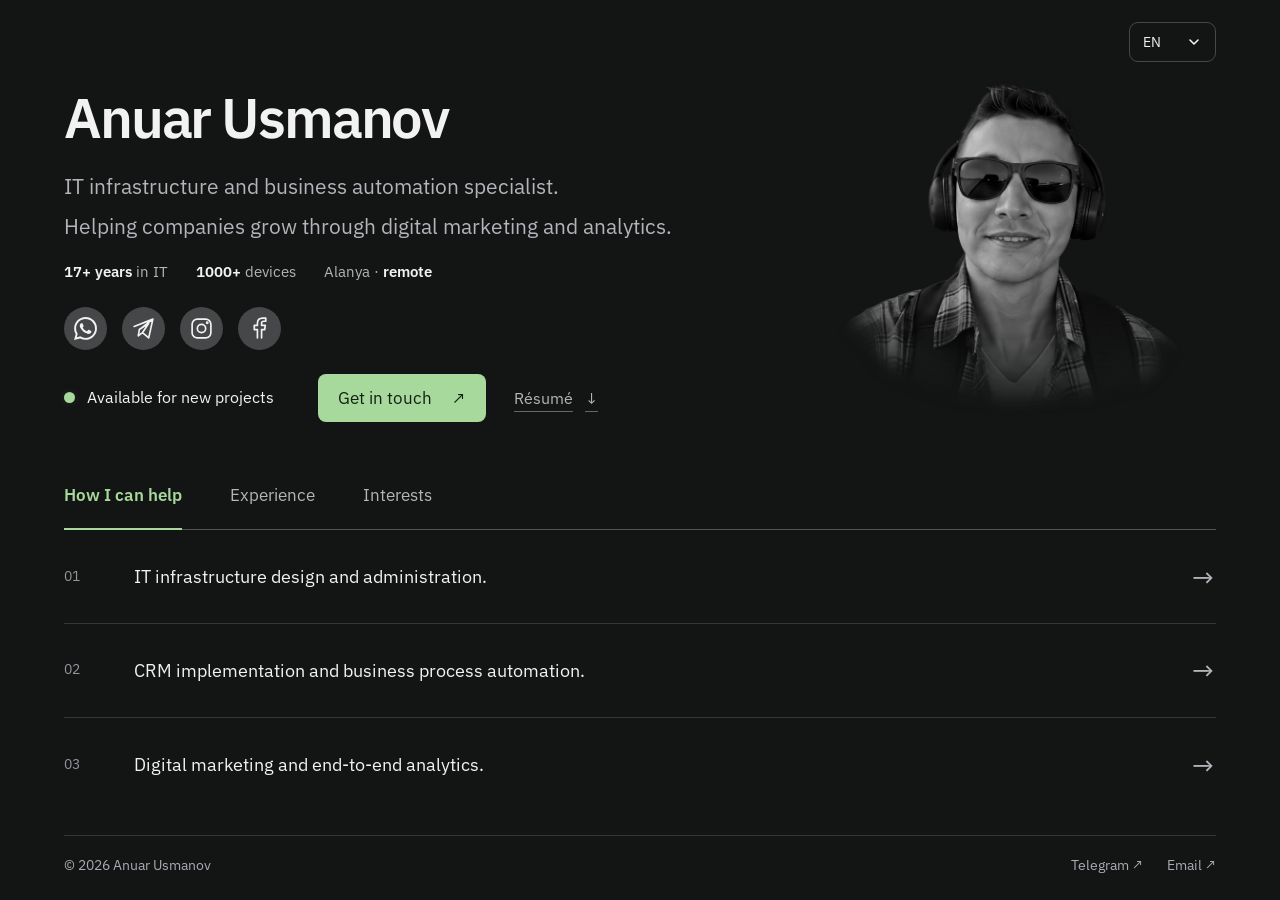
==== en.html @ 4677abe3 "Снять noindex и описать переезд домена в README Домен www.usmanov.biz добавлен в Vercel-проект cv, а" ====
<!doctype html><html lang="en"><head><meta charset="utf-8"><meta name="viewport" content="width=device-width,initial-scale=1,viewport-fit=cover"><title>Anuar Usmanov — IT infrastructure, CRM &amp; digital marketing</title><meta name="description" content="IT infrastructure administration, CRM implementation, business automation, digital marketing and end-to-end analytics. Anuar Usmanov — working in IT since 2006."><meta name="robots" content="index, follow"><meta name="theme-color" content="#131414"><meta name="color-scheme" content="dark"><link rel="canonical" href="https://www.usmanov.biz/en.html"><link rel="alternate" hreflang="ru" href="https://www.usmanov.biz/"><link rel="alternate" hreflang="en" href="https://www.usmanov.biz/en.html"><link rel="alternate" hreflang="tr" href="https://www.usmanov.biz/tr.html"><link rel="alternate" hreflang="x-default" href="https://www.usmanov.biz/"><meta property="og:type" content="profile"><meta property="og:site_name" content="Anuar Usmanov"><meta property="og:title" content="Anuar Usmanov — IT infrastructure, CRM &amp; digital marketing"><meta property="og:description" content="IT infrastructure administration, CRM implementation, business automation, digital marketing and end-to-end analytics. Anuar Usmanov — working in IT since 2006."><meta property="og:url" content="https://www.usmanov.biz/en.html"><meta property="og:locale" content="en_US"><meta name="twitter:card" content="summary"><meta name="twitter:title" content="Anuar Usmanov — IT infrastructure, CRM &amp; digital marketing"><meta name="twitter:description" content="IT infrastructure administration, CRM implementation, business automation, digital marketing and end-to-end analytics. Anuar Usmanov — working in IT since 2006."><link rel="icon" href="/favicon.svg" type="image/svg+xml"><link rel="preload" href="/portrait.webp" as="image"><link rel="preload" href="/fonts/plex-sans-600.woff2" as="font" type="font/woff2" crossorigin><link rel="preload" href="/fonts/plex-sans-400.woff2" as="font" type="font/woff2" crossorigin><link rel="stylesheet" href="/style.css"><script src="/app.js" defer></script><script type="application/ld+json">{"@context": "https://schema.org", "@graph": [{"@type": "Person", "@id": "https://www.usmanov.biz/#person", "name": "Ануар Усманов", "alternateName": "Anuar Usmanov", "url": "https://www.usmanov.biz/", "image": "https://www.usmanov.biz/portrait.webp", "email": "rest.vip7@gmail.com", "sameAs": ["https://wa.me/905541892668", "https://t.me/anuar_usm", "https://www.instagram.com/anuar.usmanov", "https://www.facebook.com/anuar.usmanov.71"], "knowsAbout": ["IT infrastructure", "CRM", "Business automation", "Digital marketing", "Web analytics"]}, {"@type": "WebSite", "@id": "https://www.usmanov.biz/#website", "url": "https://www.usmanov.biz/", "name": "Anuar Usmanov", "inLanguage": ["ru", "en", "tr"]}, {"@type": "ProfilePage", "@id": "https://www.usmanov.biz/en.html#webpage", "url": "https://www.usmanov.biz/en.html", "name": "Anuar Usmanov — IT infrastructure, CRM & digital marketing", "description": "IT infrastructure administration, CRM implementation, business automation, digital marketing and end-to-end analytics. Anuar Usmanov — working in IT since 2006.", "inLanguage": "en", "mainEntity": {"@id": "https://www.usmanov.biz/#person"}, "isPartOf": {"@id": "https://www.usmanov.biz/#website"}}]}</script></head>
<body><a class="skip" href="#content">Skip to content</a><div class="site"><header class="hero"><details class="language"><summary aria-label="Site language">EN<svg viewBox="0 0 16 16" aria-hidden="true"><path d="m4 6 4 4 4-4"/></svg></summary><nav aria-label="Site language"><a href="/" lang="ru" hreflang="ru">Русский</a><a href="/en.html" lang="en" hreflang="en" aria-current="page">English</a><a href="/tr.html" lang="tr" hreflang="tr">Türkçe</a></nav></details><div class="hero-copy"><h1>Anuar Usmanov</h1><div class="intro"><p>IT infrastructure and business automation specialist.</p><p>Helping companies grow through digital marketing and analytics.</p></div><p class="facts"><span><b>17+ years</b> in IT</span><span><b>1000+</b> devices</span><span>Alanya · <b>remote</b></span></p><nav class="socials" aria-label="Social"><a href="https://wa.me/905541892668" target="_blank" rel="noopener noreferrer" aria-label="WhatsApp" title="WhatsApp"><svg viewBox="0 0 24 24" aria-hidden="true"><path d="M17.472 14.382c-.297-.149-1.758-.867-2.03-.967-.273-.099-.471-.148-.67.15-.197.297-.767.966-.94 1.164-.173.199-.347.223-.644.075-.297-.15-1.255-.463-2.39-1.475-.883-.788-1.48-1.761-1.653-2.059-.173-.297-.018-.458.13-.606.134-.133.298-.347.446-.52.149-.174.198-.298.298-.497.099-.198.05-.371-.025-.52-.075-.149-.669-1.612-.916-2.207-.242-.579-.487-.5-.669-.51-.173-.008-.371-.01-.57-.01-.198 0-.52.074-.792.372-.272.297-1.04 1.016-1.04 2.479 0 1.462 1.065 2.875 1.213 3.074.149.198 2.096 3.2 5.077 4.487.709.306 1.262.489 1.694.625.712.227 1.36.195 1.871.118.571-.085 1.758-.719 2.006-1.413.248-.694.248-1.289.173-1.413-.074-.124-.272-.198-.57-.347m-5.421 7.403h-.004a9.87 9.87 0 01-5.031-1.378l-.361-.214-3.741.982.998-3.648-.235-.374a9.86 9.86 0 01-1.51-5.26c.001-5.45 4.436-9.884 9.888-9.884 2.64 0 5.122 1.03 6.988 2.898a9.825 9.825 0 012.893 6.994c-.003 5.45-4.437 9.884-9.885 9.884m8.413-18.297A11.815 11.815 0 0012.05 0C5.495 0 .16 5.335.157 11.892c0 2.096.547 4.142 1.588 5.945L.057 24l6.305-1.654a11.882 11.882 0 005.683 1.448h.005c6.554 0 11.89-5.335 11.893-11.893a11.821 11.821 0 00-3.48-8.413Z"/></svg></a><a href="https://t.me/anuar_usm" target="_blank" rel="noopener noreferrer" aria-label="Telegram" title="Telegram"><svg viewBox="0 0 24 24" aria-hidden="true"><path d="m21 3-4 18-6-5-4 3 1-6L21 3ZM8 13l9-6-6 9M3 10l18-7"/></svg></a><a href="https://www.instagram.com/anuar.usmanov" target="_blank" rel="noopener noreferrer" aria-label="Instagram" title="Instagram"><svg viewBox="0 0 24 24" aria-hidden="true"><rect x="3" y="3" width="18" height="18" rx="5"/><circle cx="12" cy="12" r="4"/><circle cx="17.5" cy="6.5" r=".6"/></svg></a><a href="https://www.facebook.com/anuar.usmanov.71" target="_blank" rel="noopener noreferrer" aria-label="Facebook" title="Facebook"><svg viewBox="0 0 24 24" aria-hidden="true"><path d="M14 21v-8h3l.5-4H14V7c0-1 .5-2 2-2h2V2h-3c-3 0-5 2-5 5v2H7v4h3v8"/></svg></a></nav></div><div class="portrait"><img src="/portrait.webp" alt="Anuar Usmanov" width="1254" height="1254" fetchpriority="high" decoding="async"></div><div class="hero-bottom"><p class="availability"><span aria-hidden="true"></span>Available for new projects</p><div class="actions"><a class="primary" href="https://t.me/anuar_usm" data-dialog="contact">Get in touch <span aria-hidden="true">↗</span></a><a class="resume-link" href="/anuar-usmanov-it.pdf" data-dialog="resume">Résumé <span aria-hidden="true">↓</span></a></div></div></header>
<main id="content" tabindex="-1"><nav class="tabs" aria-label="Experience"><a id="tab-services" class="tab" href="#services" aria-current="true">How I can help</a><a id="tab-experience" class="tab" href="#experience">Experience</a><a id="tab-interests" class="tab" href="#interests">Interests</a></nav><div class="panels"><section id="services" class="panel" aria-labelledby="tab-services"><h2 class="sr-only">How I can help</h2><div class="services"><a class="service-row" href="#experience-0"><span class="number">01</span><span>IT infrastructure design and administration.</span><span class="arrow" aria-hidden="true">→</span></a><a class="service-row" href="#experience-1"><span class="number">02</span><span>CRM implementation and business process automation.</span><span class="arrow" aria-hidden="true">→</span></a><a class="service-row" href="#experience-2"><span class="number">03</span><span>Digital marketing and end-to-end analytics.</span><span class="arrow" aria-hidden="true">→</span></a></div></section><section id="experience" class="panel" aria-labelledby="tab-experience"><h2 class="sr-only">Experience</h2><div class="detail-stack"><article class="detail" id="experience-0" aria-labelledby="heading-experience-0"><span class="detail-index">01 / 03</span><h3 id="heading-experience-0">IT infrastructure</h3><p>Working in IT since 2006. Managed corporate infrastructure with more than 1,000 devices. I configure Windows Server, Active Directory, DNS, DHCP, VPN, backups and security policies.</p><p class="tags">Windows Server · Linux · MikroTik · Microsoft 365</p></article><article class="detail" id="experience-1" aria-labelledby="heading-experience-1"><span class="detail-index">02 / 03</span><h3 id="heading-experience-1">CRM &amp; automation</h3><p>I implement and maintain amoCRM, Bitrix24 and Kommo. I connect internal systems with external services, set up monitoring and user support, and create documentation and team instructions.</p><p class="tags">amoCRM · Bitrix24 · Kommo · Zabbix · Grafana</p></article><article class="detail" id="experience-2" aria-labelledby="heading-experience-2"><span class="detail-index">03 / 03</span><h3 id="heading-experience-2">Marketing &amp; analytics</h3><p>I launch Google Ads, Yandex Direct, VK Ads and Meta Ads campaigns. I configure GA4, Yandex Metrica, GTM and Conversion API, and work on SEO, landing pages, retargeting and A/B tests.</p><p class="tags">Google Ads · Yandex Direct · GA4 · GTM · SEO</p></article></div><div class="pager"><button type="button" data-step="-1" aria-label="Previous">←</button><div class="page-dots"><button type="button" class="page-dot" data-page="0" aria-label="IT infrastructure" aria-pressed="true">01</button><button type="button" class="page-dot" data-page="1" aria-label="CRM &amp; automation" aria-pressed="false">02</button><button type="button" class="page-dot" data-page="2" aria-label="Marketing &amp; analytics" aria-pressed="false">03</button></div><button type="button" data-step="1" aria-label="Next">→</button></div></section><section id="interests" class="panel" aria-labelledby="tab-interests"><h2 class="sr-only">Interests</h2><div class="detail-stack"><article class="detail" id="interests-0" aria-labelledby="heading-interests-0"><span class="detail-index">01 / 03</span><h3 id="heading-interests-0">Web development &amp; AI</h3><p>I build websites and dashboards with AI, using specialized skills, adapting interfaces to different screens and deploying projects on Vercel.</p><p class="tags">Websites · Dashboards · AI · Vercel</p></article><article class="detail" id="interests-1" aria-labelledby="heading-interests-1"><span class="detail-index">02 / 03</span><h3 id="heading-interests-1">Beyond the screen</h3><p>I enjoy mountain hiking, table tennis and beach volleyball. I hold a competitive rank in table tennis.</p><p class="tags">Mountains · Table tennis · Volleyball</p></article><article class="detail" id="interests-2" aria-labelledby="heading-interests-2"><span class="detail-index">03 / 03</span><h3 id="heading-interests-2">Education &amp; languages</h3><p>L. N. Gumilyov Eurasian National University, mathematical computer modelling, 2009. Kazakh — native, Russian — C2, Turkish — B2, English — B1.</p><p class="tags">Windows Server · Web development · Vue.js</p></article></div><div class="pager"><button type="button" data-step="-1" aria-label="Previous">←</button><div class="page-dots"><button type="button" class="page-dot" data-page="0" aria-label="Web development &amp; AI" aria-pressed="true">01</button><button type="button" class="page-dot" data-page="1" aria-label="Beyond the screen" aria-pressed="false">02</button><button type="button" class="page-dot" data-page="2" aria-label="Education &amp; languages" aria-pressed="false">03</button></div><button type="button" data-step="1" aria-label="Next">→</button></div></section></div></main><footer><span>© 2026 Anuar Usmanov</span><div><a href="https://t.me/anuar_usm" target="_blank" rel="noopener noreferrer">Telegram ↗</a><a href="mailto:rest.vip7@gmail.com">Email ↗</a></div></footer></div>
<dialog id="contact" aria-labelledby="contact-title"><button class="close" aria-label="Close">×</button><h2 id="contact-title">Let’s discuss your project</h2><p>Tell me about your project, goals and timeline — we can explore how I can help.</p><a class="dialog-link" href="https://t.me/anuar_usm" target="_blank" rel="noopener noreferrer"><span>Telegram<small>@anuar_usm</small></span>↗</a><a class="dialog-link" href="https://wa.me/905541892668" target="_blank" rel="noopener noreferrer"><span>WhatsApp<small>+90 554 189 26 68</small></span>↗</a><a class="dialog-link" href="mailto:rest.vip7@gmail.com"><span>Email<small>rest.vip7@gmail.com</small></span>↗</a></dialog><dialog id="resume" aria-labelledby="resume-title"><button class="close" aria-label="Close">×</button><h2 id="resume-title">Experience in detail</h2><p>Choose a field. Both résumés are in Russian.</p><a class="dialog-link" href="/anuar-usmanov-it.pdf" download><span>System administrator<small>February 2025 · PDF</small></span>↓</a><a class="dialog-link" href="/anuar-usmanov-digital.pdf" download><span>Traffic manager<small>March 2025 · PDF</small></span>↓</a></dialog></body></html>
---- style.css ----
@font-face{font-family:"IBM Plex Sans";font-style:normal;font-weight:400;font-display:swap;src:url("/fonts/plex-sans-400.woff2") format("woff2")}
@font-face{font-family:"IBM Plex Sans";font-style:normal;font-weight:600;font-display:swap;src:url("/fonts/plex-sans-600.woff2") format("woff2")}
:root{color-scheme:dark;--bg:#131414;--text:#f1f2f1;--muted:#b2b5b9;--accent:#a6d99b;--line:#343638;font-family:"IBM Plex Sans",system-ui,-apple-system,"Segoe UI",sans-serif;background:var(--bg);color:var(--text);font-synthesis:none}*{box-sizing:border-box}body{margin:0}a{color:inherit;text-decoration:none}button,summary,a{-webkit-tap-highlight-color:transparent;touch-action:manipulation}button{font:inherit;color:inherit;cursor:pointer;background:none;border:0}button:focus-visible,a:focus-visible,summary:focus-visible{outline:2px solid var(--accent);outline-offset:5px}svg{width:24px;height:24px;fill:none;stroke:currentColor;stroke-width:1.6;stroke-linecap:round;stroke-linejoin:round}p,h1,h2,h3{margin:0}button:disabled{opacity:.35;cursor:default}.sr-only{position:absolute;width:1px;height:1px;padding:0;margin:-1px;overflow:hidden;clip:rect(0,0,0,0);white-space:nowrap;border:0}.skip{position:fixed;top:12px;left:12px;z-index:20;background:var(--accent);color:#131414;padding:12px;transform:translateY(-180%)}.skip:focus{transform:none}.site{width:min(100%,1440px);margin:auto;padding:42px 64px 24px}.hero{position:relative;min-height:405px;padding:28px 0 35px}.hero-copy{position:relative;z-index:1;width:66%}h1{font-size:clamp(2.5rem,4.4vw,4rem);line-height:1.07;letter-spacing:-.038em;font-weight:600}.intro{max-width:690px;margin-top:24px;color:var(--muted);font-size:clamp(1rem,1.65vw,1.45rem);line-height:1.42}.intro p+p{margin-top:10px}.socials{display:flex;gap:15px;margin-top:26px}.socials a{width:43px;height:43px;display:grid;place-items:center;border-radius:50%;background:#454749;color:#f2f3f1;transition:background .18s,transform .18s}.socials svg{width:25px;height:25px}.socials a:hover{background:#616663;transform:translateY(-2px)}.language{position:absolute;right:0;top:-20px;z-index:5;font-size:14px}.language summary{list-style:none;display:flex;align-items:center;justify-content:space-between;gap:25px;padding:10px 13px;border:1px solid #454749;border-radius:9px;cursor:pointer;min-height:40px}.language summary::-webkit-details-marker{display:none}.language svg{width:16px;height:16px}.language nav{position:absolute;top:calc(100% + 8px);right:0;padding:6px;width:132px;background:#222424;border:1px solid var(--line);border-radius:10px;box-shadow:0 12px 35px #0008}.language nav a{display:block;padding:11px;border-radius:5px}.language nav a:hover,.language nav a[aria-current]{color:var(--accent);background:#303530}.portrait{position:absolute;right:1%;top:8px;width:33%;max-width:400px;pointer-events:none;isolation:isolate}.portrait img{display:block;width:100%;height:auto;filter:brightness(.86);mask-image:linear-gradient(to bottom,#000 0%,#000 55%,#000b 70%,transparent 97%);-webkit-mask-image:linear-gradient(to bottom,#000 0%,#000 55%,#000b 70%,transparent 97%)}.hero-bottom{position:relative;z-index:2;display:flex;align-items:center;gap:44px;margin-top:22px}.availability{display:flex;align-items:center;gap:12px;font-size:16px;line-height:1.4}.availability>span{width:11px;height:11px;flex:none;border-radius:50%;background:var(--accent);box-shadow:0 0 10px #a6d99b20}.actions{display:flex;align-items:center;gap:28px}.primary{display:inline-flex;gap:20px;align-items:center;justify-content:center;border-radius:8px;padding:13px 20px;min-height:46px;font-size:17px;background:var(--accent);color:#142014;transition:background .18s}.primary:hover{background:#b9e9ae}.resume-link{display:flex;gap:12px;align-items:center;color:var(--muted);font-size:16px;padding:12px 0;text-decoration:underline;text-decoration-color:#666;text-underline-offset:7px}.resume-link:hover{color:var(--text)}main{min-width:0;outline:none}.tabs{display:flex;gap:48px;border-bottom:1px solid #515457}.tab{font-size:17px;line-height:1.3;padding:0 0 22px;color:var(--muted);border-bottom:2px solid transparent;margin-bottom:-1px;min-height:44px;display:flex;align-items:center}.tab:hover{color:var(--text)}.tab[aria-current]{color:var(--accent);border-bottom-color:var(--accent);font-weight:600}.panel{padding:0}.service-row{min-height:78px;padding:20px 0;display:grid;grid-template-columns:50px 1fr 24px;gap:20px;align-items:center;border-bottom:1px solid var(--line);font-size:18px;line-height:1.4;transition:color .18s,background .18s}.service-row:hover{color:var(--accent);background:#ffffff02}.number{font-size:14px;color:#92979c}.arrow{color:var(--muted);font-size:27px;font-weight:400;transition:transform .18s}.service-row:hover .arrow{transform:translateX(4px);color:var(--accent)}.detail-stack{position:relative}.detail{padding:24px 0 15px}.detail-index{color:var(--accent);font-size:13px;letter-spacing:.08em}.detail h3{font-size:23px;font-weight:600;letter-spacing:-.02em;margin:8px 0 12px}.detail p{max-width:960px;font-size:17px;color:#c5c8ca;line-height:1.5}.detail .tags{font-size:14px;color:#9da7a0;margin-top:14px}.pager{display:none;align-items:center;justify-content:flex-end;gap:20px;border-top:1px solid var(--line);padding-top:6px}.pager button{min-width:42px;min-height:38px;color:var(--muted);font-size:20px;border-radius:5px}.page-dots{display:flex;gap:4px}.page-dots button{font-size:13px}.page-dot[aria-pressed=true]{color:var(--accent);background:#a6d99b0d}.pager button:hover{color:var(--accent)}footer{display:flex;justify-content:space-between;align-items:center;gap:20px;border-top:1px solid var(--line);padding-top:20px;margin-top:30px;color:#a7acb2;font-size:14px;line-height:1.4}footer>div{display:flex;gap:24px}footer a:hover{color:var(--accent)}dialog{color:var(--text);background:#1c1e1e;border:1px solid #414541;border-radius:15px;padding:42px 30px 26px;width:min(490px,calc(100% - 32px));max-height:calc(100dvh - 32px);box-shadow:0 20px 120px #0009}dialog::backdrop{background:#080a09bf;backdrop-filter:blur(8px)}dialog h2{font-size:27px;letter-spacing:-.025em;line-height:1.2;margin-bottom:15px}dialog>p{color:var(--muted);font-size:16px;line-height:1.5;margin-bottom:20px}.close{position:absolute;right:8px;top:5px;width:44px;height:44px;font-size:28px;color:var(--muted)}.dialog-link{display:flex;align-items:center;justify-content:space-between;gap:12px;padding:18px 0;border-top:1px solid var(--line);font-size:18px}.dialog-link:hover{color:var(--accent)}.dialog-link small{display:block;color:var(--muted);font-size:14px;margin-top:6px}.not-found{max-width:800px;margin:15vh auto;padding:32px}.not-found h1{margin:25px 0}
.js .site{height:100svh;min-height:660px;display:grid;grid-template-rows:minmax(330px,1.35fr) minmax(280px,1fr) auto}.js .hero{min-height:0;display:flex;flex-direction:column;justify-content:center;padding-top:18px}.js .hero-bottom{margin-top:24px}.js main{display:flex;flex-direction:column;min-height:0}.js .panels{flex:1;min-height:0;position:relative}.js .panel{height:100%;display:flex;flex-direction:column;justify-content:space-between}.js .panel[hidden],.js .detail[hidden]{display:none}.js .services{height:100%;display:grid;grid-template-rows:repeat(3,1fr)}.js .service-row{min-height:0}.js .pager{display:flex}.js .detail-stack{flex:1;min-height:0}.js footer{margin-top:24px}.js .service-row:last-child{border-bottom:0}
@media(min-width:1600px){.site{max-width:1540px;padding-top:6vh;padding-bottom:4vh}.hero-copy{width:65%}.intro{font-size:24px}.portrait{max-width:440px}.tab{font-size:20px}.service-row{font-size:22px}.detail p{font-size:20px;max-width:1050px}.detail h3{font-size:28px}.availability{font-size:18px}}
@media(max-height:780px) and (min-width:761px){.site{padding-top:28px;padding-bottom:18px}.js .site{min-height:600px;grid-template-rows:minmax(285px,1.35fr) minmax(245px,1fr) auto}.hero{padding-top:10px}.language{top:-7px}h1{font-size:clamp(2.4rem,4vw,3.6rem)}.intro{margin-top:18px;font-size:19px}.socials{margin-top:18px}.portrait{max-width:315px;top:15px}.js .hero-bottom{margin-top:17px}.tab{padding-bottom:17px}.detail{padding-top:15px}.detail h3{font-size:21px;margin-bottom:8px}.detail p{font-size:16px;line-height:1.45}.detail .tags{margin-top:9px}.js footer{margin-top:16px;padding-top:16px}}
@media(max-width:1050px){.site{padding-left:36px;padding-right:36px}.hero-copy{width:70%}.portrait{right:-8px;width:32%;top:45px}.hero-bottom{gap:24px}.tabs{gap:32px}.intro{max-width:540px}.availability{font-size:14px}.actions{gap:20px}.service-row{font-size:17px;grid-template-columns:35px 1fr 24px;gap:14px}}
@media(max-width:760px){.site{padding:24px 24px 18px}.js .site{min-height:640px;grid-template-rows:minmax(300px,1.15fr) minmax(260px,1fr) auto}.hero{padding:40px 0 22px;min-height:330px}.js .hero{padding-top:28px;padding-bottom:26px;justify-content:center}.language{top:-10px}.language summary{min-height:34px;padding:6px 10px;font-size:12px;gap:13px}.hero-copy{width:100%}h1{font-size:clamp(1.9rem,5.6vw,2.8rem);max-width:95%;letter-spacing:-.035em}.intro{font-size:16px;line-height:1.4;max-width:70%;margin-top:17px}.intro p+p{margin-top:9px}.portrait{width:31%;top:86px;right:-10px}.socials{margin-top:18px;gap:12px}.socials a{width:36px;height:36px}.socials svg{width:22px;height:22px}.hero-bottom{display:flex;flex-wrap:wrap;gap:16px}.js .hero-bottom{margin-top:17px}.availability{font-size:14px;gap:9px}.availability>span{width:8px;height:8px}.actions{gap:24px}.primary{font-size:15px;padding:10px 16px;min-height:42px;gap:16px}.resume-link{font-size:14px;padding:10px 0}.tabs{gap:0;justify-content:space-between}.tab{font-size:14px;padding:0 4px 15px;max-width:42%;line-height:1.35}.tab:first-child{padding-left:0;max-width:40%}.service-row{font-size:16px;line-height:1.4;grid-template-columns:23px 1fr 20px;gap:12px;padding:14px 0;min-height:74px}.number{font-size:12px}.arrow{font-size:23px}.detail{padding:18px 0 10px}.detail h3{font-size:21px;margin:6px 0 10px}.detail p{font-size:16px;line-height:1.45}.detail .tags{font-size:12px;line-height:1.4;margin-top:12px}.detail-index{font-size:12px}.pager{padding-top:3px;gap:16px}.pager button{min-height:34px}.js footer{margin-top:16px;padding-top:15px}footer{font-size:12px;gap:10px}footer>div{gap:15px}.js:has(.panel:not(#services):not([hidden])) .site{grid-template-rows:minmax(260px,.95fr) minmax(310px,1.2fr) auto}.js:has(.panel:not(#services):not([hidden])) .intro{font-size:15px}.js:has(.panel:not(#services):not([hidden])) .socials{margin-top:12px}}
@media(max-width:380px){.site{padding-left:18px;padding-right:18px}.js .site{min-height:620px}h1{font-size:28px}.intro{font-size:15px;max-width:73%}.portrait{width:30%;right:-9px}.hero-bottom{gap:12px}.tab{font-size:13px}.service-row{font-size:15px;gap:9px}.detail p{font-size:15px}.detail h3{font-size:20px}.detail .tags{margin-top:8px}.js:has(.panel:not(#services):not([hidden])) .site{grid-template-rows:265px minmax(295px,1fr) auto}.js:has(.panel:not(#services):not([hidden])) .hero{padding-top:20px;padding-bottom:12px}.js:has(.panel:not(#services):not([hidden])) .intro{font-size:14px}.js:has(.panel:not(#services):not([hidden])) .hero-bottom{margin-top:12px}.js:has(.panel:not(#services):not([hidden])) .socials{margin-top:10px}.js footer{margin-top:10px;padding-top:12px}footer{font-size:11px}footer>div{gap:12px}}
@media(max-height:520px) and (min-width:600px){.site{padding:20px 28px 14px}.js .site{min-height:360px;height:100svh;grid-template-columns:1fr 1fr;grid-template-rows:1fr auto;column-gap:32px}.hero-copy{width:100%}.js .hero{padding:24px 0 8px}.portrait{display:none}.language{top:-9px;right:0}h1{font-size:30px;padding-right:50px}.intro{font-size:15px;max-width:100%;margin-top:12px}.socials{margin-top:12px}.socials a{width:30px;height:30px}.hero-bottom{flex-direction:column;align-items:flex-start;gap:8px}.js .hero-bottom{margin-top:10px}.availability{font-size:13px}.primary{min-height:36px;padding:8px 14px;font-size:14px}.actions{gap:20px}.tabs{gap:14px}.tab{font-size:13px;padding-bottom:13px}.service-row{font-size:15px;grid-template-columns:20px 1fr 18px;gap:8px;padding:10px 0}.js main{padding-top:6px}.detail{padding-top:12px}.detail p{font-size:14px;line-height:1.35}.detail h3{font-size:18px;margin:5px 0 8px}.detail .tags{font-size:12px;margin-top:8px}.detail-index{font-size:12px}.pager button{min-height:28px}.pager{padding-top:0}.js footer{grid-column:1/-1;margin-top:8px;padding-top:9px;font-size:12px}.js:has(.panel:not(#services):not([hidden])) .site{grid-template-rows:1fr auto}.js:has(.panel:not(#services):not([hidden])) .intro{font-size:15px}}
@media(max-width:760px) and (min-height:521px){.js:has(.panel:not(#services):not([hidden])) .site{grid-template-rows:210px minmax(295px,1fr) auto;min-height:560px}.js:has(.panel:not(#services):not([hidden])) .hero{padding-top:32px;padding-bottom:20px;justify-content:center}.js:has(.panel:not(#services):not([hidden])) .intro,.js:has(.panel:not(#services):not([hidden])) .socials{display:none}.js:has(.panel:not(#services):not([hidden])) .hero-copy{width:78%}.js:has(.panel:not(#services):not([hidden])) h1{font-size:28px}.js:has(.panel:not(#services):not([hidden])) .portrait{width:27%;top:34px;right:-10px}.js:has(.panel:not(#services):not([hidden])) .hero-bottom{margin-top:20px;gap:14px}.js:has(.panel:not(#services):not([hidden])) .language{top:-10px}}
@media(max-width:380px) and (max-height:620px){.js .site{min-height:560px;grid-template-rows:295px minmax(200px,1fr) auto;padding-top:16px;padding-bottom:12px}.js .hero{padding-top:28px;padding-bottom:12px}.intro{font-size:14px;line-height:1.35;margin-top:12px}.intro p+p{margin-top:7px}.socials{margin-top:12px}.js .hero-bottom{margin-top:12px;gap:10px}.service-row{font-size:14px;padding:10px 0}.tab{padding-bottom:10px}.js:has(.panel:not(#services):not([hidden])) .site{grid-template-rows:180px minmax(300px,1fr) auto}.js:has(.panel:not(#services):not([hidden])) .hero{padding-top:24px}.js:has(.panel:not(#services):not([hidden])) .hero-bottom{gap:10px;margin-top:14px}.detail{padding-top:12px}.detail p{font-size:15px}}
@media(max-width:380px) and (min-height:521px){.js:has(.panel:not(#services):not([hidden])) .site{grid-template-rows:180px minmax(285px,1fr) auto}.js:has(.panel:not(#services):not([hidden])) .hero-copy{width:82%}.js:has(.panel:not(#services):not([hidden])) h1{font-size:25px}.js:has(.panel:not(#services):not([hidden])) .hero{padding-top:22px;padding-bottom:10px}.js:has(.panel:not(#services):not([hidden])) .hero-bottom{margin-top:12px;gap:10px}.detail .tags{font-size:12px}.detail p{font-size:15px;line-height:1.4}}
.socials a[aria-label="WhatsApp"] svg{fill:currentColor;stroke:none;width:23px;height:23px}
@media(max-width:760px){.portrait{display:none}.intro{max-width:100%}.js:has(.panel:not(#services):not([hidden])) .hero-copy{width:100%}.socials a[aria-label="WhatsApp"] svg{width:21px;height:21px}}
.js.needs-space .site{height:auto;min-height:100svh;grid-template-rows:auto auto auto}.js.needs-space .hero{min-height:250px}.js.needs-space .detail-stack{min-height:max-content}.js.needs-space .panel{height:auto}
@media(prefers-reduced-motion:reduce){*,*::before,*::after{transition:none!important;animation:none!important}}@media print{.site,.js .site{height:auto;display:block;min-height:0}.hero{min-height:0}.language,.socials,.actions,.pager,dialog{display:none!important}.js .panel[hidden],.js .detail[hidden]{display:block!important}.js .panel{height:auto}body,:root{background:white;color:black}.intro,.detail p,.detail .tags{color:#333}.portrait{display:none}.tabs{margin-top:30px}.detail{break-inside:avoid}}

/* ── Правки ревизии ───────────────────────────────────────────────────────
   Идут в конце файла намеренно: переопределяют более ранние правила. */

/* Портрет на телефоне скрыт по решению заказчика: на узком экране он съедал
   место, которого не хватало строке фактов и панели вкладок. Лицо остаётся
   на десктопе, где для него есть воздух. */
@media(max-width:760px){
  .portrait{display:none}
  .hero-copy{width:100%}
  .intro{max-width:100%}
}

/* Все три карточки сразу, когда экран это позволяет. Пролистывать по одной
   при половине пустого экрана — терять и время читателя, и аргументы. */
@media(min-width:1100px) and (min-height:720px){
  .js .detail[hidden]{display:block}
  .detail-stack{
    display:grid;grid-template-columns:repeat(3,minmax(0,1fr));
    gap:0 40px;align-items:start;
  }
  .detail{padding-top:0}
  .js .pager{display:none}
}

/* Строка фактов на первом экране: 17 лет и 1000+ устройств лежали внутри
   вкладки «Опыт», то есть главные аргументы видел только тот, кто до них
   дощёлкал. */
.facts{
  display:flex;flex-wrap:wrap;gap:8px 28px;margin-top:20px;
  font-size:15px;color:var(--muted);
}
.facts b{color:var(--text);font-weight:600}
@media(max-width:760px){.facts{gap:6px 18px;font-size:13px;margin-top:16px}}
@media(max-width:430px){
  .facts{gap:12px;font-size:11px;margin-top:2px;flex-wrap:nowrap}
  .socials{margin-top:10px}
  .facts span:last-child{display:none}
}
@media(max-height:520px) and (min-width:600px){.facts{display:none}}
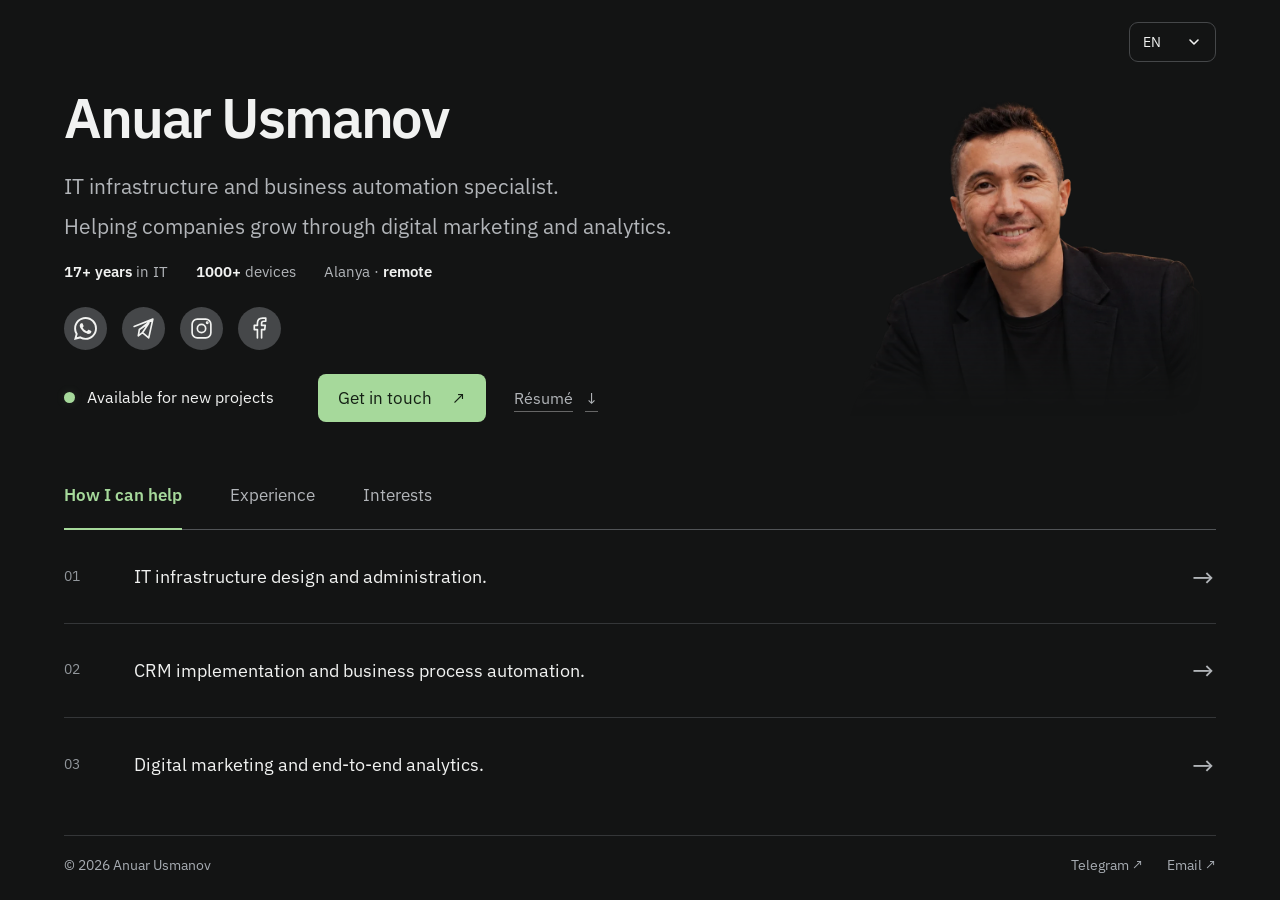
==== commit 931e25f8: "Заменить портрет на первом экране На старом фото владелец в тёмных очках: глаз не видно, а для сайта" ====
--- a/en.html
+++ b/en.html
@@ -1,4 +1,4 @@
-<!doctype html><html lang="en"><head><meta charset="utf-8"><meta name="viewport" content="width=device-width,initial-scale=1,viewport-fit=cover"><title>Anuar Usmanov — IT infrastructure, CRM &amp; digital marketing</title><meta name="description" content="IT infrastructure administration, CRM implementation, business automation, digital marketing and end-to-end analytics. Anuar Usmanov — working in IT since 2006."><meta name="robots" content="index, follow"><meta name="theme-color" content="#131414"><meta name="color-scheme" content="dark"><link rel="canonical" href="https://www.usmanov.biz/en.html"><link rel="alternate" hreflang="ru" href="https://www.usmanov.biz/"><link rel="alternate" hreflang="en" href="https://www.usmanov.biz/en.html"><link rel="alternate" hreflang="tr" href="https://www.usmanov.biz/tr.html"><link rel="alternate" hreflang="x-default" href="https://www.usmanov.biz/"><meta property="og:type" content="profile"><meta property="og:site_name" content="Anuar Usmanov"><meta property="og:title" content="Anuar Usmanov — IT infrastructure, CRM &amp; digital marketing"><meta property="og:description" content="IT infrastructure administration, CRM implementation, business automation, digital marketing and end-to-end analytics. Anuar Usmanov — working in IT since 2006."><meta property="og:url" content="https://www.usmanov.biz/en.html"><meta property="og:locale" content="en_US"><meta name="twitter:card" content="summary"><meta name="twitter:title" content="Anuar Usmanov — IT infrastructure, CRM &amp; digital marketing"><meta name="twitter:description" content="IT infrastructure administration, CRM implementation, business automation, digital marketing and end-to-end analytics. Anuar Usmanov — working in IT since 2006."><link rel="icon" href="/favicon.svg" type="image/svg+xml"><link rel="preload" href="/portrait.webp" as="image"><link rel="preload" href="/fonts/plex-sans-600.woff2" as="font" type="font/woff2" crossorigin><link rel="preload" href="/fonts/plex-sans-400.woff2" as="font" type="font/woff2" crossorigin><link rel="stylesheet" href="/style.css"><script src="/app.js" defer></script><script type="application/ld+json">{"@context": "https://schema.org", "@graph": [{"@type": "Person", "@id": "https://www.usmanov.biz/#person", "name": "Ануар Усманов", "alternateName": "Anuar Usmanov", "url": "https://www.usmanov.biz/", "image": "https://www.usmanov.biz/portrait.webp", "email": "rest.vip7@gmail.com", "sameAs": ["https://wa.me/905541892668", "https://t.me/anuar_usm", "https://www.instagram.com/anuar.usmanov", "https://www.facebook.com/anuar.usmanov.71"], "knowsAbout": ["IT infrastructure", "CRM", "Business automation", "Digital marketing", "Web analytics"]}, {"@type": "WebSite", "@id": "https://www.usmanov.biz/#website", "url": "https://www.usmanov.biz/", "name": "Anuar Usmanov", "inLanguage": ["ru", "en", "tr"]}, {"@type": "ProfilePage", "@id": "https://www.usmanov.biz/en.html#webpage", "url": "https://www.usmanov.biz/en.html", "name": "Anuar Usmanov — IT infrastructure, CRM & digital marketing", "description": "IT infrastructure administration, CRM implementation, business automation, digital marketing and end-to-end analytics. Anuar Usmanov — working in IT since 2006.", "inLanguage": "en", "mainEntity": {"@id": "https://www.usmanov.biz/#person"}, "isPartOf": {"@id": "https://www.usmanov.biz/#website"}}]}</script></head>
-<body><a class="skip" href="#content">Skip to content</a><div class="site"><header class="hero"><details class="language"><summary aria-label="Site language">EN<svg viewBox="0 0 16 16" aria-hidden="true"><path d="m4 6 4 4 4-4"/></svg></summary><nav aria-label="Site language"><a href="/" lang="ru" hreflang="ru">Русский</a><a href="/en.html" lang="en" hreflang="en" aria-current="page">English</a><a href="/tr.html" lang="tr" hreflang="tr">Türkçe</a></nav></details><div class="hero-copy"><h1>Anuar Usmanov</h1><div class="intro"><p>IT infrastructure and business automation specialist.</p><p>Helping companies grow through digital marketing and analytics.</p></div><p class="facts"><span><b>17+ years</b> in IT</span><span><b>1000+</b> devices</span><span>Alanya · <b>remote</b></span></p><nav class="socials" aria-label="Social"><a href="https://wa.me/905541892668" target="_blank" rel="noopener noreferrer" aria-label="WhatsApp" title="WhatsApp"><svg viewBox="0 0 24 24" aria-hidden="true"><path d="M17.472 14.382c-.297-.149-1.758-.867-2.03-.967-.273-.099-.471-.148-.67.15-.197.297-.767.966-.94 1.164-.173.199-.347.223-.644.075-.297-.15-1.255-.463-2.39-1.475-.883-.788-1.48-1.761-1.653-2.059-.173-.297-.018-.458.13-.606.134-.133.298-.347.446-.52.149-.174.198-.298.298-.497.099-.198.05-.371-.025-.52-.075-.149-.669-1.612-.916-2.207-.242-.579-.487-.5-.669-.51-.173-.008-.371-.01-.57-.01-.198 0-.52.074-.792.372-.272.297-1.04 1.016-1.04 2.479 0 1.462 1.065 2.875 1.213 3.074.149.198 2.096 3.2 5.077 4.487.709.306 1.262.489 1.694.625.712.227 1.36.195 1.871.118.571-.085 1.758-.719 2.006-1.413.248-.694.248-1.289.173-1.413-.074-.124-.272-.198-.57-.347m-5.421 7.403h-.004a9.87 9.87 0 01-5.031-1.378l-.361-.214-3.741.982.998-3.648-.235-.374a9.86 9.86 0 01-1.51-5.26c.001-5.45 4.436-9.884 9.888-9.884 2.64 0 5.122 1.03 6.988 2.898a9.825 9.825 0 012.893 6.994c-.003 5.45-4.437 9.884-9.885 9.884m8.413-18.297A11.815 11.815 0 0012.05 0C5.495 0 .16 5.335.157 11.892c0 2.096.547 4.142 1.588 5.945L.057 24l6.305-1.654a11.882 11.882 0 005.683 1.448h.005c6.554 0 11.89-5.335 11.893-11.893a11.821 11.821 0 00-3.48-8.413Z"/></svg></a><a href="https://t.me/anuar_usm" target="_blank" rel="noopener noreferrer" aria-label="Telegram" title="Telegram"><svg viewBox="0 0 24 24" aria-hidden="true"><path d="m21 3-4 18-6-5-4 3 1-6L21 3ZM8 13l9-6-6 9M3 10l18-7"/></svg></a><a href="https://www.instagram.com/anuar.usmanov" target="_blank" rel="noopener noreferrer" aria-label="Instagram" title="Instagram"><svg viewBox="0 0 24 24" aria-hidden="true"><rect x="3" y="3" width="18" height="18" rx="5"/><circle cx="12" cy="12" r="4"/><circle cx="17.5" cy="6.5" r=".6"/></svg></a><a href="https://www.facebook.com/anuar.usmanov.71" target="_blank" rel="noopener noreferrer" aria-label="Facebook" title="Facebook"><svg viewBox="0 0 24 24" aria-hidden="true"><path d="M14 21v-8h3l.5-4H14V7c0-1 .5-2 2-2h2V2h-3c-3 0-5 2-5 5v2H7v4h3v8"/></svg></a></nav></div><div class="portrait"><img src="/portrait.webp" alt="Anuar Usmanov" width="1254" height="1254" fetchpriority="high" decoding="async"></div><div class="hero-bottom"><p class="availability"><span aria-hidden="true"></span>Available for new projects</p><div class="actions"><a class="primary" href="https://t.me/anuar_usm" data-dialog="contact">Get in touch <span aria-hidden="true">↗</span></a><a class="resume-link" href="/anuar-usmanov-it.pdf" data-dialog="resume">Résumé <span aria-hidden="true">↓</span></a></div></div></header>
+<!doctype html><html lang="en"><head><meta charset="utf-8"><meta name="viewport" content="width=device-width,initial-scale=1,viewport-fit=cover"><title>Anuar Usmanov — IT infrastructure, CRM &amp; digital marketing</title><meta name="description" content="IT infrastructure administration, CRM implementation, business automation, digital marketing and end-to-end analytics. Anuar Usmanov — working in IT since 2006."><meta name="robots" content="index, follow"><meta name="theme-color" content="#131414"><meta name="color-scheme" content="dark"><link rel="canonical" href="https://www.usmanov.biz/en.html"><link rel="alternate" hreflang="ru" href="https://www.usmanov.biz/"><link rel="alternate" hreflang="en" href="https://www.usmanov.biz/en.html"><link rel="alternate" hreflang="tr" href="https://www.usmanov.biz/tr.html"><link rel="alternate" hreflang="x-default" href="https://www.usmanov.biz/"><meta property="og:type" content="profile"><meta property="og:site_name" content="Anuar Usmanov"><meta property="og:title" content="Anuar Usmanov — IT infrastructure, CRM &amp; digital marketing"><meta property="og:description" content="IT infrastructure administration, CRM implementation, business automation, digital marketing and end-to-end analytics. Anuar Usmanov — working in IT since 2006."><meta property="og:url" content="https://www.usmanov.biz/en.html"><meta property="og:image" content="https://www.usmanov.biz/og-en.jpg"><meta property="og:image:width" content="1200"><meta property="og:image:height" content="630"><meta property="og:image:type" content="image/jpeg"><meta property="og:image:alt" content="Anuar Usmanov — IT infrastructure and business automation specialist"><meta property="og:locale" content="en_US"><meta name="twitter:card" content="summary_large_image"><meta name="twitter:image" content="https://www.usmanov.biz/og-en.jpg"><meta name="twitter:title" content="Anuar Usmanov — IT infrastructure, CRM &amp; digital marketing"><meta name="twitter:description" content="IT infrastructure administration, CRM implementation, business automation, digital marketing and end-to-end analytics. Anuar Usmanov — working in IT since 2006."><link rel="icon" href="/favicon.svg" type="image/svg+xml"><link rel="preload" href="/portrait-2026.webp" as="image"><link rel="preload" href="/fonts/plex-sans-600.woff2" as="font" type="font/woff2" crossorigin><link rel="preload" href="/fonts/plex-sans-400.woff2" as="font" type="font/woff2" crossorigin><link rel="stylesheet" href="/style.css"><script src="/app.js" defer></script><script type="application/ld+json">{"@context": "https://schema.org", "@graph": [{"@type": "Person", "@id": "https://www.usmanov.biz/#person", "name": "Ануар Усманов", "alternateName": "Anuar Usmanov", "url": "https://www.usmanov.biz/", "image": "https://www.usmanov.biz/portrait-2026.webp", "email": "rest.vip7@gmail.com", "sameAs": ["https://wa.me/905541892668", "https://t.me/anuar_usm", "https://www.instagram.com/anuar.usmanov", "https://www.facebook.com/anuar.usmanov.71"], "knowsAbout": ["IT infrastructure", "CRM", "Business automation", "Digital marketing", "Web analytics"]}, {"@type": "WebSite", "@id": "https://www.usmanov.biz/#website", "url": "https://www.usmanov.biz/", "name": "Anuar Usmanov", "inLanguage": ["ru", "en", "tr"]}, {"@type": "ProfilePage", "@id": "https://www.usmanov.biz/en.html#webpage", "url": "https://www.usmanov.biz/en.html", "name": "Anuar Usmanov — IT infrastructure, CRM & digital marketing", "description": "IT infrastructure administration, CRM implementation, business automation, digital marketing and end-to-end analytics. Anuar Usmanov — working in IT since 2006.", "inLanguage": "en", "mainEntity": {"@id": "https://www.usmanov.biz/#person"}, "isPartOf": {"@id": "https://www.usmanov.biz/#website"}}]}</script></head>
+<body><a class="skip" href="#content">Skip to content</a><div class="site"><header class="hero"><details class="language"><summary aria-label="Site language">EN<svg viewBox="0 0 16 16" aria-hidden="true"><path d="m4 6 4 4 4-4"/></svg></summary><nav aria-label="Site language"><a href="/" lang="ru" hreflang="ru">Русский</a><a href="/en.html" lang="en" hreflang="en" aria-current="page">English</a><a href="/tr.html" lang="tr" hreflang="tr">Türkçe</a></nav></details><div class="hero-copy"><h1>Anuar Usmanov</h1><div class="intro"><p>IT infrastructure and business automation specialist.</p><p>Helping companies grow through digital marketing and analytics.</p></div><p class="facts"><span><b>17+ years</b> in IT</span><span><b>1000+</b> devices</span><span>Alanya · <b>remote</b></span></p><nav class="socials" aria-label="Social"><a href="https://wa.me/905541892668" target="_blank" rel="noopener noreferrer" aria-label="WhatsApp" title="WhatsApp"><svg viewBox="0 0 24 24" aria-hidden="true"><path d="M17.472 14.382c-.297-.149-1.758-.867-2.03-.967-.273-.099-.471-.148-.67.15-.197.297-.767.966-.94 1.164-.173.199-.347.223-.644.075-.297-.15-1.255-.463-2.39-1.475-.883-.788-1.48-1.761-1.653-2.059-.173-.297-.018-.458.13-.606.134-.133.298-.347.446-.52.149-.174.198-.298.298-.497.099-.198.05-.371-.025-.52-.075-.149-.669-1.612-.916-2.207-.242-.579-.487-.5-.669-.51-.173-.008-.371-.01-.57-.01-.198 0-.52.074-.792.372-.272.297-1.04 1.016-1.04 2.479 0 1.462 1.065 2.875 1.213 3.074.149.198 2.096 3.2 5.077 4.487.709.306 1.262.489 1.694.625.712.227 1.36.195 1.871.118.571-.085 1.758-.719 2.006-1.413.248-.694.248-1.289.173-1.413-.074-.124-.272-.198-.57-.347m-5.421 7.403h-.004a9.87 9.87 0 01-5.031-1.378l-.361-.214-3.741.982.998-3.648-.235-.374a9.86 9.86 0 01-1.51-5.26c.001-5.45 4.436-9.884 9.888-9.884 2.64 0 5.122 1.03 6.988 2.898a9.825 9.825 0 012.893 6.994c-.003 5.45-4.437 9.884-9.885 9.884m8.413-18.297A11.815 11.815 0 0012.05 0C5.495 0 .16 5.335.157 11.892c0 2.096.547 4.142 1.588 5.945L.057 24l6.305-1.654a11.882 11.882 0 005.683 1.448h.005c6.554 0 11.89-5.335 11.893-11.893a11.821 11.821 0 00-3.48-8.413Z"/></svg></a><a href="https://t.me/anuar_usm" target="_blank" rel="noopener noreferrer" aria-label="Telegram" title="Telegram"><svg viewBox="0 0 24 24" aria-hidden="true"><path d="m21 3-4 18-6-5-4 3 1-6L21 3ZM8 13l9-6-6 9M3 10l18-7"/></svg></a><a href="https://www.instagram.com/anuar.usmanov" target="_blank" rel="noopener noreferrer" aria-label="Instagram" title="Instagram"><svg viewBox="0 0 24 24" aria-hidden="true"><rect x="3" y="3" width="18" height="18" rx="5"/><circle cx="12" cy="12" r="4"/><circle cx="17.5" cy="6.5" r=".6"/></svg></a><a href="https://www.facebook.com/anuar.usmanov.71" target="_blank" rel="noopener noreferrer" aria-label="Facebook" title="Facebook"><svg viewBox="0 0 24 24" aria-hidden="true"><path d="M14 21v-8h3l.5-4H14V7c0-1 .5-2 2-2h2V2h-3c-3 0-5 2-5 5v2H7v4h3v8"/></svg></a></nav></div><div class="portrait"><img src="/portrait-2026.webp" alt="Anuar Usmanov" width="900" height="900" fetchpriority="high" decoding="async"></div><div class="hero-bottom"><p class="availability"><span aria-hidden="true"></span>Available for new projects</p><div class="actions"><a class="primary" href="https://t.me/anuar_usm" data-dialog="contact">Get in touch <span aria-hidden="true">↗</span></a><a class="resume-link" href="/anuar-usmanov-it.pdf" data-dialog="resume">Résumé <span aria-hidden="true">↓</span></a></div></div></header>
 <main id="content" tabindex="-1"><nav class="tabs" aria-label="Experience"><a id="tab-services" class="tab" href="#services" aria-current="true">How I can help</a><a id="tab-experience" class="tab" href="#experience">Experience</a><a id="tab-interests" class="tab" href="#interests">Interests</a></nav><div class="panels"><section id="services" class="panel" aria-labelledby="tab-services"><h2 class="sr-only">How I can help</h2><div class="services"><a class="service-row" href="#experience-0"><span class="number">01</span><span>IT infrastructure design and administration.</span><span class="arrow" aria-hidden="true">→</span></a><a class="service-row" href="#experience-1"><span class="number">02</span><span>CRM implementation and business process automation.</span><span class="arrow" aria-hidden="true">→</span></a><a class="service-row" href="#experience-2"><span class="number">03</span><span>Digital marketing and end-to-end analytics.</span><span class="arrow" aria-hidden="true">→</span></a></div></section><section id="experience" class="panel" aria-labelledby="tab-experience"><h2 class="sr-only">Experience</h2><div class="detail-stack"><article class="detail" id="experience-0" aria-labelledby="heading-experience-0"><span class="detail-index">01 / 03</span><h3 id="heading-experience-0">IT infrastructure</h3><p>Working in IT since 2006. Managed corporate infrastructure with more than 1,000 devices. I configure Windows Server, Active Directory, DNS, DHCP, VPN, backups and security policies.</p><p class="tags">Windows Server · Linux · MikroTik · Microsoft 365</p></article><article class="detail" id="experience-1" aria-labelledby="heading-experience-1"><span class="detail-index">02 / 03</span><h3 id="heading-experience-1">CRM &amp; automation</h3><p>I implement and maintain amoCRM, Bitrix24 and Kommo. I connect internal systems with external services, set up monitoring and user support, and create documentation and team instructions.</p><p class="tags">amoCRM · Bitrix24 · Kommo · Zabbix · Grafana</p></article><article class="detail" id="experience-2" aria-labelledby="heading-experience-2"><span class="detail-index">03 / 03</span><h3 id="heading-experience-2">Marketing &amp; analytics</h3><p>I launch Google Ads, Yandex Direct, VK Ads and Meta Ads campaigns. I configure GA4, Yandex Metrica, GTM and Conversion API, and work on SEO, landing pages, retargeting and A/B tests.</p><p class="tags">Google Ads · Yandex Direct · GA4 · GTM · SEO</p></article></div><div class="pager"><button type="button" data-step="-1" aria-label="Previous">←</button><div class="page-dots"><button type="button" class="page-dot" data-page="0" aria-label="IT infrastructure" aria-pressed="true">01</button><button type="button" class="page-dot" data-page="1" aria-label="CRM &amp; automation" aria-pressed="false">02</button><button type="button" class="page-dot" data-page="2" aria-label="Marketing &amp; analytics" aria-pressed="false">03</button></div><button type="button" data-step="1" aria-label="Next">→</button></div></section><section id="interests" class="panel" aria-labelledby="tab-interests"><h2 class="sr-only">Interests</h2><div class="detail-stack"><article class="detail" id="interests-0" aria-labelledby="heading-interests-0"><span class="detail-index">01 / 03</span><h3 id="heading-interests-0">Web development &amp; AI</h3><p>I build websites and dashboards with AI, using specialized skills, adapting interfaces to different screens and deploying projects on Vercel.</p><p class="tags">Websites · Dashboards · AI · Vercel</p></article><article class="detail" id="interests-1" aria-labelledby="heading-interests-1"><span class="detail-index">02 / 03</span><h3 id="heading-interests-1">Beyond the screen</h3><p>I enjoy mountain hiking, table tennis and beach volleyball. I hold a competitive rank in table tennis.</p><p class="tags">Mountains · Table tennis · Volleyball</p></article><article class="detail" id="interests-2" aria-labelledby="heading-interests-2"><span class="detail-index">03 / 03</span><h3 id="heading-interests-2">Education &amp; languages</h3><p>L. N. Gumilyov Eurasian National University, mathematical computer modelling, 2009. Kazakh — native, Russian — C2, Turkish — B2, English — B1.</p><p class="tags">Windows Server · Web development · Vue.js</p></article></div><div class="pager"><button type="button" data-step="-1" aria-label="Previous">←</button><div class="page-dots"><button type="button" class="page-dot" data-page="0" aria-label="Web development &amp; AI" aria-pressed="true">01</button><button type="button" class="page-dot" data-page="1" aria-label="Beyond the screen" aria-pressed="false">02</button><button type="button" class="page-dot" data-page="2" aria-label="Education &amp; languages" aria-pressed="false">03</button></div><button type="button" data-step="1" aria-label="Next">→</button></div></section></div></main><footer><span>© 2026 Anuar Usmanov</span><div><a href="https://t.me/anuar_usm" target="_blank" rel="noopener noreferrer">Telegram ↗</a><a href="mailto:rest.vip7@gmail.com">Email ↗</a></div></footer></div>
-<dialog id="contact" aria-labelledby="contact-title"><button class="close" aria-label="Close">×</button><h2 id="contact-title">Let’s discuss your project</h2><p>Tell me about your project, goals and timeline — we can explore how I can help.</p><a class="dialog-link" href="https://t.me/anuar_usm" target="_blank" rel="noopener noreferrer"><span>Telegram<small>@anuar_usm</small></span>↗</a><a class="dialog-link" href="https://wa.me/905541892668" target="_blank" rel="noopener noreferrer"><span>WhatsApp<small>+90 554 189 26 68</small></span>↗</a><a class="dialog-link" href="mailto:rest.vip7@gmail.com"><span>Email<small>rest.vip7@gmail.com</small></span>↗</a></dialog><dialog id="resume" aria-labelledby="resume-title"><button class="close" aria-label="Close">×</button><h2 id="resume-title">Experience in detail</h2><p>Choose a field. Both résumés are in Russian.</p><a class="dialog-link" href="/anuar-usmanov-it.pdf" download><span>System administrator<small>February 2025 · PDF</small></span>↓</a><a class="dialog-link" href="/anuar-usmanov-digital.pdf" download><span>Traffic manager<small>March 2025 · PDF</small></span>↓</a></dialog></body></html>+<dialog id="contact" aria-labelledby="contact-title"><button class="close" aria-label="Close">×</button><h2 id="contact-title">Let’s discuss your project</h2><p>Tell me about your project, goals and timeline — we can explore how I can help.</p><a class="dialog-link" href="https://t.me/anuar_usm" target="_blank" rel="noopener noreferrer"><span>Telegram<small>@anuar_usm</small></span>↗</a><a class="dialog-link" href="https://wa.me/905541892668" target="_blank" rel="noopener noreferrer"><span>WhatsApp<small>+90 554 189 26 68</small></span>↗</a><a class="dialog-link" href="mailto:rest.vip7@gmail.com"><span>Email<small>rest.vip7@gmail.com</small></span>↗</a></dialog><dialog id="resume" aria-labelledby="resume-title"><button class="close" aria-label="Close">×</button><h2 id="resume-title">Experience in detail</h2><p>Choose a field. Both résumés are in Russian.</p><a class="dialog-link" href="/anuar-usmanov-it.pdf" download><span>System administrator<small>February 2025 · PDF</small></span>↓</a><a class="dialog-link" href="/anuar-usmanov-digital.pdf" download><span>Traffic manager<small>March 2025 · PDF</small></span>↓</a></dialog><script>(function(m,e,t,r,i,k,a){m[i]=m[i]||function(){(m[i].a=m[i].a||[]).push(arguments)};m[i].l=1*new Date();for(var j=0;j<document.scripts.length;j++){if(document.scripts[j].src===r){return}}k=e.createElement(t),a=e.getElementsByTagName(t)[0],k.async=1,k.src=r,a.parentNode.insertBefore(k,a)})(window,document,"script","https://mc.yandex.ru/metrika/tag.js","ym");ym(94920743,"init",{clickmap:true,trackLinks:true,accurateTrackBounce:true})</script><noscript><div><img src="https://mc.yandex.ru/watch/94920743" style="position:absolute;left:-9999px" alt=""></div></noscript></body></html>
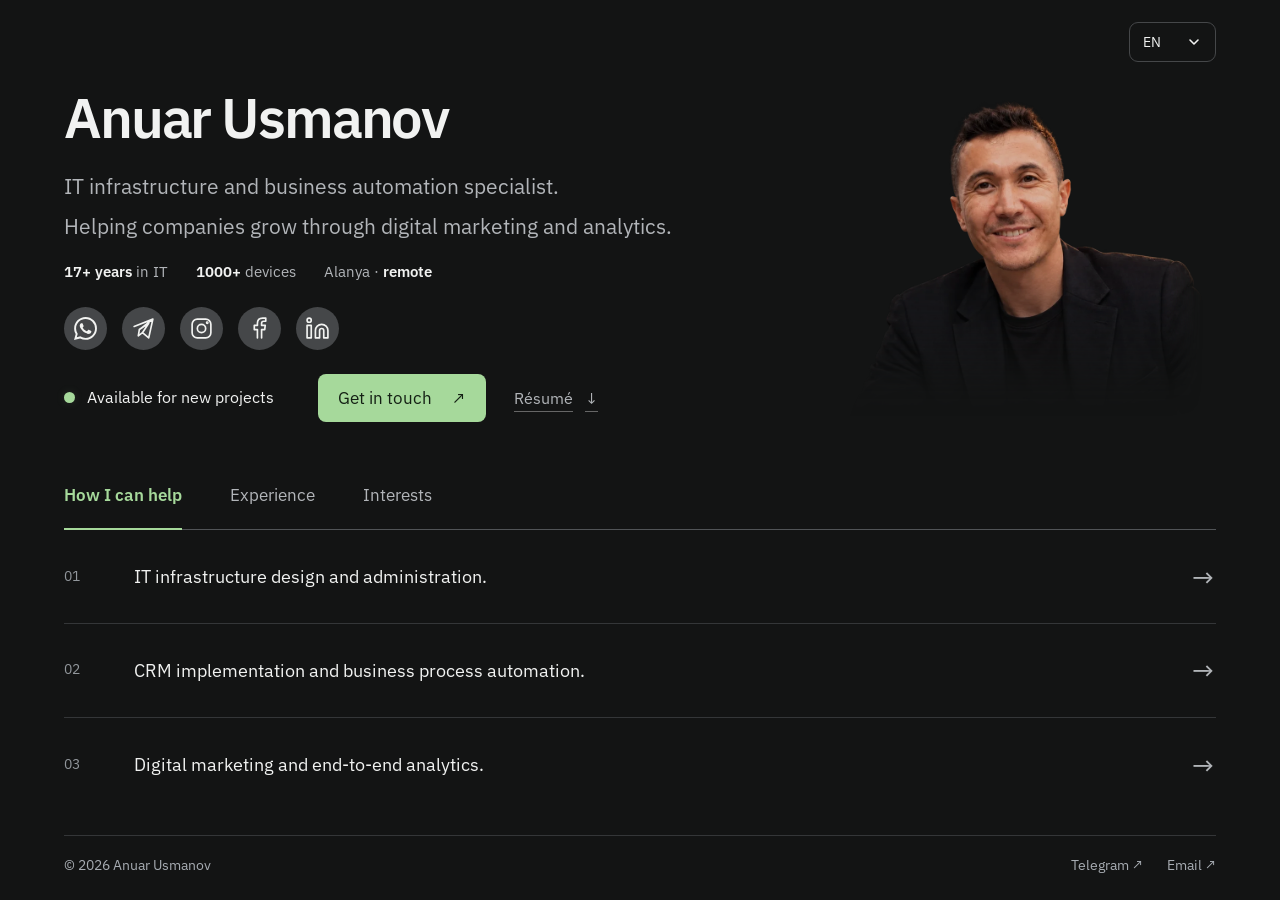
==== commit c231c5d9: "Факты для ИИ-ассистентов: работодатели, страна, LinkedIn Поиск, на который опираются ChatGPT, Perple" ====
--- a/en.html
+++ b/en.html
@@ -1,4 +1,4 @@
-<!doctype html><html lang="en"><head><meta charset="utf-8"><meta name="viewport" content="width=device-width,initial-scale=1,viewport-fit=cover"><title>Anuar Usmanov — IT infrastructure, CRM &amp; digital marketing</title><meta name="description" content="IT infrastructure administration, CRM implementation, business automation, digital marketing and end-to-end analytics. Anuar Usmanov — working in IT since 2006."><meta name="robots" content="index, follow"><meta name="theme-color" content="#131414"><meta name="color-scheme" content="dark"><link rel="canonical" href="https://www.usmanov.biz/en.html"><link rel="alternate" hreflang="ru" href="https://www.usmanov.biz/"><link rel="alternate" hreflang="en" href="https://www.usmanov.biz/en.html"><link rel="alternate" hreflang="tr" href="https://www.usmanov.biz/tr.html"><link rel="alternate" hreflang="x-default" href="https://www.usmanov.biz/"><meta property="og:type" content="profile"><meta property="og:site_name" content="Anuar Usmanov"><meta property="og:title" content="Anuar Usmanov — IT infrastructure, CRM &amp; digital marketing"><meta property="og:description" content="IT infrastructure administration, CRM implementation, business automation, digital marketing and end-to-end analytics. Anuar Usmanov — working in IT since 2006."><meta property="og:url" content="https://www.usmanov.biz/en.html"><meta property="og:image" content="https://www.usmanov.biz/og-en.jpg"><meta property="og:image:width" content="1200"><meta property="og:image:height" content="630"><meta property="og:image:type" content="image/jpeg"><meta property="og:image:alt" content="Anuar Usmanov — IT infrastructure and business automation specialist"><meta property="og:locale" content="en_US"><meta name="twitter:card" content="summary_large_image"><meta name="twitter:image" content="https://www.usmanov.biz/og-en.jpg"><meta name="twitter:title" content="Anuar Usmanov — IT infrastructure, CRM &amp; digital marketing"><meta name="twitter:description" content="IT infrastructure administration, CRM implementation, business automation, digital marketing and end-to-end analytics. Anuar Usmanov — working in IT since 2006."><link rel="icon" href="/favicon.svg" type="image/svg+xml"><link rel="preload" href="/portrait-2026.webp" as="image"><link rel="preload" href="/fonts/plex-sans-600.woff2" as="font" type="font/woff2" crossorigin><link rel="preload" href="/fonts/plex-sans-400.woff2" as="font" type="font/woff2" crossorigin><link rel="stylesheet" href="/style.css"><script src="/app.js" defer></script><script type="application/ld+json">{"@context": "https://schema.org", "@graph": [{"@type": "Person", "@id": "https://www.usmanov.biz/#person", "name": "Ануар Усманов", "alternateName": "Anuar Usmanov", "url": "https://www.usmanov.biz/", "image": "https://www.usmanov.biz/portrait-2026.webp", "email": "rest.vip7@gmail.com", "sameAs": ["https://wa.me/905541892668", "https://t.me/anuar_usm", "https://www.instagram.com/anuar.usmanov", "https://www.facebook.com/anuar.usmanov.71"], "knowsAbout": ["IT infrastructure", "CRM", "Business automation", "Digital marketing", "Web analytics"]}, {"@type": "WebSite", "@id": "https://www.usmanov.biz/#website", "url": "https://www.usmanov.biz/", "name": "Anuar Usmanov", "inLanguage": ["ru", "en", "tr"]}, {"@type": "ProfilePage", "@id": "https://www.usmanov.biz/en.html#webpage", "url": "https://www.usmanov.biz/en.html", "name": "Anuar Usmanov — IT infrastructure, CRM & digital marketing", "description": "IT infrastructure administration, CRM implementation, business automation, digital marketing and end-to-end analytics. Anuar Usmanov — working in IT since 2006.", "inLanguage": "en", "mainEntity": {"@id": "https://www.usmanov.biz/#person"}, "isPartOf": {"@id": "https://www.usmanov.biz/#website"}}]}</script></head>
-<body><a class="skip" href="#content">Skip to content</a><div class="site"><header class="hero"><details class="language"><summary aria-label="Site language">EN<svg viewBox="0 0 16 16" aria-hidden="true"><path d="m4 6 4 4 4-4"/></svg></summary><nav aria-label="Site language"><a href="/" lang="ru" hreflang="ru">Русский</a><a href="/en.html" lang="en" hreflang="en" aria-current="page">English</a><a href="/tr.html" lang="tr" hreflang="tr">Türkçe</a></nav></details><div class="hero-copy"><h1>Anuar Usmanov</h1><div class="intro"><p>IT infrastructure and business automation specialist.</p><p>Helping companies grow through digital marketing and analytics.</p></div><p class="facts"><span><b>17+ years</b> in IT</span><span><b>1000+</b> devices</span><span>Alanya · <b>remote</b></span></p><nav class="socials" aria-label="Social"><a href="https://wa.me/905541892668" target="_blank" rel="noopener noreferrer" aria-label="WhatsApp" title="WhatsApp"><svg viewBox="0 0 24 24" aria-hidden="true"><path d="M17.472 14.382c-.297-.149-1.758-.867-2.03-.967-.273-.099-.471-.148-.67.15-.197.297-.767.966-.94 1.164-.173.199-.347.223-.644.075-.297-.15-1.255-.463-2.39-1.475-.883-.788-1.48-1.761-1.653-2.059-.173-.297-.018-.458.13-.606.134-.133.298-.347.446-.52.149-.174.198-.298.298-.497.099-.198.05-.371-.025-.52-.075-.149-.669-1.612-.916-2.207-.242-.579-.487-.5-.669-.51-.173-.008-.371-.01-.57-.01-.198 0-.52.074-.792.372-.272.297-1.04 1.016-1.04 2.479 0 1.462 1.065 2.875 1.213 3.074.149.198 2.096 3.2 5.077 4.487.709.306 1.262.489 1.694.625.712.227 1.36.195 1.871.118.571-.085 1.758-.719 2.006-1.413.248-.694.248-1.289.173-1.413-.074-.124-.272-.198-.57-.347m-5.421 7.403h-.004a9.87 9.87 0 01-5.031-1.378l-.361-.214-3.741.982.998-3.648-.235-.374a9.86 9.86 0 01-1.51-5.26c.001-5.45 4.436-9.884 9.888-9.884 2.64 0 5.122 1.03 6.988 2.898a9.825 9.825 0 012.893 6.994c-.003 5.45-4.437 9.884-9.885 9.884m8.413-18.297A11.815 11.815 0 0012.05 0C5.495 0 .16 5.335.157 11.892c0 2.096.547 4.142 1.588 5.945L.057 24l6.305-1.654a11.882 11.882 0 005.683 1.448h.005c6.554 0 11.89-5.335 11.893-11.893a11.821 11.821 0 00-3.48-8.413Z"/></svg></a><a href="https://t.me/anuar_usm" target="_blank" rel="noopener noreferrer" aria-label="Telegram" title="Telegram"><svg viewBox="0 0 24 24" aria-hidden="true"><path d="m21 3-4 18-6-5-4 3 1-6L21 3ZM8 13l9-6-6 9M3 10l18-7"/></svg></a><a href="https://www.instagram.com/anuar.usmanov" target="_blank" rel="noopener noreferrer" aria-label="Instagram" title="Instagram"><svg viewBox="0 0 24 24" aria-hidden="true"><rect x="3" y="3" width="18" height="18" rx="5"/><circle cx="12" cy="12" r="4"/><circle cx="17.5" cy="6.5" r=".6"/></svg></a><a href="https://www.facebook.com/anuar.usmanov.71" target="_blank" rel="noopener noreferrer" aria-label="Facebook" title="Facebook"><svg viewBox="0 0 24 24" aria-hidden="true"><path d="M14 21v-8h3l.5-4H14V7c0-1 .5-2 2-2h2V2h-3c-3 0-5 2-5 5v2H7v4h3v8"/></svg></a></nav></div><div class="portrait"><img src="/portrait-2026.webp" alt="Anuar Usmanov" width="900" height="900" fetchpriority="high" decoding="async"></div><div class="hero-bottom"><p class="availability"><span aria-hidden="true"></span>Available for new projects</p><div class="actions"><a class="primary" href="https://t.me/anuar_usm" data-dialog="contact">Get in touch <span aria-hidden="true">↗</span></a><a class="resume-link" href="/anuar-usmanov-it.pdf" data-dialog="resume">Résumé <span aria-hidden="true">↓</span></a></div></div></header>
-<main id="content" tabindex="-1"><nav class="tabs" aria-label="Experience"><a id="tab-services" class="tab" href="#services" aria-current="true">How I can help</a><a id="tab-experience" class="tab" href="#experience">Experience</a><a id="tab-interests" class="tab" href="#interests">Interests</a></nav><div class="panels"><section id="services" class="panel" aria-labelledby="tab-services"><h2 class="sr-only">How I can help</h2><div class="services"><a class="service-row" href="#experience-0"><span class="number">01</span><span>IT infrastructure design and administration.</span><span class="arrow" aria-hidden="true">→</span></a><a class="service-row" href="#experience-1"><span class="number">02</span><span>CRM implementation and business process automation.</span><span class="arrow" aria-hidden="true">→</span></a><a class="service-row" href="#experience-2"><span class="number">03</span><span>Digital marketing and end-to-end analytics.</span><span class="arrow" aria-hidden="true">→</span></a></div></section><section id="experience" class="panel" aria-labelledby="tab-experience"><h2 class="sr-only">Experience</h2><div class="detail-stack"><article class="detail" id="experience-0" aria-labelledby="heading-experience-0"><span class="detail-index">01 / 03</span><h3 id="heading-experience-0">IT infrastructure</h3><p>Working in IT since 2006. Managed corporate infrastructure with more than 1,000 devices. I configure Windows Server, Active Directory, DNS, DHCP, VPN, backups and security policies.</p><p class="tags">Windows Server · Linux · MikroTik · Microsoft 365</p></article><article class="detail" id="experience-1" aria-labelledby="heading-experience-1"><span class="detail-index">02 / 03</span><h3 id="heading-experience-1">CRM &amp; automation</h3><p>I implement and maintain amoCRM, Bitrix24 and Kommo. I connect internal systems with external services, set up monitoring and user support, and create documentation and team instructions.</p><p class="tags">amoCRM · Bitrix24 · Kommo · Zabbix · Grafana</p></article><article class="detail" id="experience-2" aria-labelledby="heading-experience-2"><span class="detail-index">03 / 03</span><h3 id="heading-experience-2">Marketing &amp; analytics</h3><p>I launch Google Ads, Yandex Direct, VK Ads and Meta Ads campaigns. I configure GA4, Yandex Metrica, GTM and Conversion API, and work on SEO, landing pages, retargeting and A/B tests.</p><p class="tags">Google Ads · Yandex Direct · GA4 · GTM · SEO</p></article></div><div class="pager"><button type="button" data-step="-1" aria-label="Previous">←</button><div class="page-dots"><button type="button" class="page-dot" data-page="0" aria-label="IT infrastructure" aria-pressed="true">01</button><button type="button" class="page-dot" data-page="1" aria-label="CRM &amp; automation" aria-pressed="false">02</button><button type="button" class="page-dot" data-page="2" aria-label="Marketing &amp; analytics" aria-pressed="false">03</button></div><button type="button" data-step="1" aria-label="Next">→</button></div></section><section id="interests" class="panel" aria-labelledby="tab-interests"><h2 class="sr-only">Interests</h2><div class="detail-stack"><article class="detail" id="interests-0" aria-labelledby="heading-interests-0"><span class="detail-index">01 / 03</span><h3 id="heading-interests-0">Web development &amp; AI</h3><p>I build websites and dashboards with AI, using specialized skills, adapting interfaces to different screens and deploying projects on Vercel.</p><p class="tags">Websites · Dashboards · AI · Vercel</p></article><article class="detail" id="interests-1" aria-labelledby="heading-interests-1"><span class="detail-index">02 / 03</span><h3 id="heading-interests-1">Beyond the screen</h3><p>I enjoy mountain hiking, table tennis and beach volleyball. I hold a competitive rank in table tennis.</p><p class="tags">Mountains · Table tennis · Volleyball</p></article><article class="detail" id="interests-2" aria-labelledby="heading-interests-2"><span class="detail-index">03 / 03</span><h3 id="heading-interests-2">Education &amp; languages</h3><p>L. N. Gumilyov Eurasian National University, mathematical computer modelling, 2009. Kazakh — native, Russian — C2, Turkish — B2, English — B1.</p><p class="tags">Windows Server · Web development · Vue.js</p></article></div><div class="pager"><button type="button" data-step="-1" aria-label="Previous">←</button><div class="page-dots"><button type="button" class="page-dot" data-page="0" aria-label="Web development &amp; AI" aria-pressed="true">01</button><button type="button" class="page-dot" data-page="1" aria-label="Beyond the screen" aria-pressed="false">02</button><button type="button" class="page-dot" data-page="2" aria-label="Education &amp; languages" aria-pressed="false">03</button></div><button type="button" data-step="1" aria-label="Next">→</button></div></section></div></main><footer><span>© 2026 Anuar Usmanov</span><div><a href="https://t.me/anuar_usm" target="_blank" rel="noopener noreferrer">Telegram ↗</a><a href="mailto:rest.vip7@gmail.com">Email ↗</a></div></footer></div>
+<!doctype html><html lang="en"><head><meta charset="utf-8"><script>document.documentElement.classList.add("js")</script><noscript><style>.panel[hidden],.detail[hidden]{display:block!important}</style></noscript><meta name="viewport" content="width=device-width,initial-scale=1,viewport-fit=cover"><title>Anuar Usmanov — IT infrastructure, CRM &amp; digital marketing</title><meta name="description" content="Anuar Usmanov — IT specialist from Kazakhstan in Alanya, Turkey. IT infrastructure, CRM, business automation and digital marketing. In IT since 2006."><meta name="robots" content="index, follow"><meta name="theme-color" content="#131414"><meta name="color-scheme" content="dark"><link rel="canonical" href="https://www.usmanov.biz/en.html"><link rel="alternate" hreflang="ru" href="https://www.usmanov.biz/"><link rel="alternate" hreflang="en" href="https://www.usmanov.biz/en.html"><link rel="alternate" hreflang="tr" href="https://www.usmanov.biz/tr.html"><link rel="alternate" hreflang="x-default" href="https://www.usmanov.biz/"><meta property="og:type" content="profile"><meta property="og:site_name" content="Anuar Usmanov"><meta property="og:title" content="Anuar Usmanov — IT infrastructure, CRM &amp; digital marketing"><meta property="og:description" content="Anuar Usmanov — IT specialist from Kazakhstan in Alanya, Turkey. IT infrastructure, CRM, business automation and digital marketing. In IT since 2006."><meta property="og:url" content="https://www.usmanov.biz/en.html"><meta property="og:image" content="https://www.usmanov.biz/og-en.jpg"><meta property="og:image:width" content="1200"><meta property="og:image:height" content="630"><meta property="og:image:type" content="image/jpeg"><meta property="og:image:alt" content="Anuar Usmanov — IT infrastructure and business automation specialist"><meta property="og:locale" content="en_US"><meta name="twitter:card" content="summary_large_image"><meta name="twitter:image" content="https://www.usmanov.biz/og-en.jpg"><meta name="twitter:title" content="Anuar Usmanov — IT infrastructure, CRM &amp; digital marketing"><meta name="twitter:description" content="Anuar Usmanov — IT specialist from Kazakhstan in Alanya, Turkey. IT infrastructure, CRM, business automation and digital marketing. In IT since 2006."><link rel="icon" href="/favicon.ico" sizes="32x32"><link rel="icon" type="image/png" sizes="192x192" href="/icon-192.png"><link rel="apple-touch-icon" href="/apple-touch-icon.png"><link rel="preload" href="/portrait-2026.webp" as="image"><link rel="preload" href="/fonts/plex-sans-600.woff2" as="font" type="font/woff2" crossorigin><link rel="preload" href="/fonts/plex-sans-400.woff2" as="font" type="font/woff2" crossorigin><link rel="stylesheet" href="/style.css"><script src="/app.js" defer></script><script type="application/ld+json">{"@context": "https://schema.org", "@graph": [{"@type": "Person", "@id": "https://www.usmanov.biz/#person", "name": "Ануар Усманов", "alternateName": ["Anuar Usmanov", "Усманов Ануар", "Усманов Ануар Оразгалиевич", "Ануар Оразгалиевич Усманов"], "givenName": "Ануар", "additionalName": "Оразгалиевич", "familyName": "Усманов", "jobTitle": "IT specialist: infrastructure, CRM and digital marketing", "description": "IT specialist from Kazakhstan based in Alanya, Turkey. Administers IT infrastructure, implements amoCRM, Bitrix24 and Kommo, runs digital marketing and end-to-end analytics.", "disambiguatingDescription": "IT specialist from Kazakhstan based in Alanya, Turkey; formerly at Samruk-Kazyna Development, Dynamics Technologies and NAT Kazakhstan JSC.", "url": "https://www.usmanov.biz/", "image": "https://www.usmanov.biz/portrait-2026.webp", "email": "rest.vip7@gmail.com", "address": {"@type": "PostalAddress", "addressLocality": "Alanya", "addressRegion": "Antalya", "addressCountry": "TR"}, "nationality": {"@type": "Country", "name": "Kazakhstan"}, "knowsLanguage": ["kk", "ru", "tr", "en"], "alumniOf": [{"@type": "CollegeOrUniversity", "name": "Евразийский национальный университет имени Л. Н. Гумилёва", "alternateName": "L. N. Gumilyov Eurasian National University"}, {"@type": "Organization", "name": "ТОО «Самрук-Казына Девелопмент»", "alternateName": "Samruk-Kazyna Development"}, {"@type": "Organization", "name": "ТОО «Dynamics Technologies»", "alternateName": "Dynamics Technologies"}, {"@type": "Organization", "name": "АО «НАТ Казахстан»", "alternateName": "NAT Kazakhstan"}], "sameAs": ["https://wa.me/905541892668", "https://t.me/anuar_usm", "https://www.instagram.com/anuar.usmanov", "https://www.facebook.com/anuar.usmanov.71", "https://www.linkedin.com/in/usmanovbiz"], "knowsAbout": ["IT infrastructure", "CRM", "Business automation", "Digital marketing", "Web analytics", "amoCRM", "Bitrix24", "Kommo"]}, {"@type": "WebSite", "@id": "https://www.usmanov.biz/#website", "url": "https://www.usmanov.biz/", "name": "Anuar Usmanov", "inLanguage": ["ru", "en", "tr"]}, {"@type": "ProfilePage", "@id": "https://www.usmanov.biz/en.html#webpage", "url": "https://www.usmanov.biz/en.html", "name": "Anuar Usmanov — IT infrastructure, CRM & digital marketing", "description": "Anuar Usmanov — IT specialist from Kazakhstan in Alanya, Turkey. IT infrastructure, CRM, business automation and digital marketing. In IT since 2006.", "inLanguage": "en", "mainEntity": {"@id": "https://www.usmanov.biz/#person"}, "isPartOf": {"@id": "https://www.usmanov.biz/#website"}}]}</script></head>
+<body><a class="skip" href="#content">Skip to content</a><div class="site"><header class="hero"><details class="language"><summary aria-label="Site language">EN<svg viewBox="0 0 16 16" aria-hidden="true"><path d="m4 6 4 4 4-4"/></svg></summary><nav aria-label="Site language"><a href="/" lang="ru" hreflang="ru">Русский</a><a href="/en.html" lang="en" hreflang="en" aria-current="page">English</a><a href="/tr.html" lang="tr" hreflang="tr">Türkçe</a></nav></details><div class="hero-copy"><h1>Anuar Usmanov</h1><div class="intro"><p>IT infrastructure and business automation specialist.</p><p>Helping companies grow through digital marketing and analytics.</p></div><p class="facts"><span><b>17+ years</b> in IT</span><span><b>1000+</b> devices</span><span>Alanya · <b>remote</b></span></p><nav class="socials" aria-label="Social"><a href="https://wa.me/905541892668" target="_blank" rel="noopener noreferrer" aria-label="WhatsApp" title="WhatsApp"><svg viewBox="0 0 24 24" aria-hidden="true"><path d="M17.472 14.382c-.297-.149-1.758-.867-2.03-.967-.273-.099-.471-.148-.67.15-.197.297-.767.966-.94 1.164-.173.199-.347.223-.644.075-.297-.15-1.255-.463-2.39-1.475-.883-.788-1.48-1.761-1.653-2.059-.173-.297-.018-.458.13-.606.134-.133.298-.347.446-.52.149-.174.198-.298.298-.497.099-.198.05-.371-.025-.52-.075-.149-.669-1.612-.916-2.207-.242-.579-.487-.5-.669-.51-.173-.008-.371-.01-.57-.01-.198 0-.52.074-.792.372-.272.297-1.04 1.016-1.04 2.479 0 1.462 1.065 2.875 1.213 3.074.149.198 2.096 3.2 5.077 4.487.709.306 1.262.489 1.694.625.712.227 1.36.195 1.871.118.571-.085 1.758-.719 2.006-1.413.248-.694.248-1.289.173-1.413-.074-.124-.272-.198-.57-.347m-5.421 7.403h-.004a9.87 9.87 0 01-5.031-1.378l-.361-.214-3.741.982.998-3.648-.235-.374a9.86 9.86 0 01-1.51-5.26c.001-5.45 4.436-9.884 9.888-9.884 2.64 0 5.122 1.03 6.988 2.898a9.825 9.825 0 012.893 6.994c-.003 5.45-4.437 9.884-9.885 9.884m8.413-18.297A11.815 11.815 0 0012.05 0C5.495 0 .16 5.335.157 11.892c0 2.096.547 4.142 1.588 5.945L.057 24l6.305-1.654a11.882 11.882 0 005.683 1.448h.005c6.554 0 11.89-5.335 11.893-11.893a11.821 11.821 0 00-3.48-8.413Z"/></svg></a><a href="https://t.me/anuar_usm" target="_blank" rel="noopener noreferrer" aria-label="Telegram" title="Telegram"><svg viewBox="0 0 24 24" aria-hidden="true"><path d="m21 3-4 18-6-5-4 3 1-6L21 3ZM8 13l9-6-6 9M3 10l18-7"/></svg></a><a href="https://www.instagram.com/anuar.usmanov" target="_blank" rel="noopener noreferrer" aria-label="Instagram" title="Instagram"><svg viewBox="0 0 24 24" aria-hidden="true"><rect x="3" y="3" width="18" height="18" rx="5"/><circle cx="12" cy="12" r="4"/><circle cx="17.5" cy="6.5" r=".6"/></svg></a><a href="https://www.facebook.com/anuar.usmanov.71" target="_blank" rel="noopener noreferrer" aria-label="Facebook" title="Facebook"><svg viewBox="0 0 24 24" aria-hidden="true"><path d="M14 21v-8h3l.5-4H14V7c0-1 .5-2 2-2h2V2h-3c-3 0-5 2-5 5v2H7v4h3v8"/></svg></a><a href="https://www.linkedin.com/in/usmanovbiz" target="_blank" rel="noopener noreferrer" aria-label="LinkedIn" title="LinkedIn"><svg viewBox="0 0 24 24" aria-hidden="true"><path d="M16 8a6 6 0 0 1 6 6v7h-4v-7a2 2 0 0 0-4 0v7h-4v-7a6 6 0 0 1 6-6Z"/><rect x="2" y="9" width="4" height="12"/><circle cx="4" cy="4" r="2"/></svg></a></nav></div><div class="portrait"><img src="/portrait-2026.webp" alt="Anuar Usmanov" width="900" height="900" fetchpriority="high" decoding="async"></div><div class="hero-bottom"><p class="availability"><span aria-hidden="true"></span>Available for new projects</p><div class="actions"><a class="primary" href="https://t.me/anuar_usm" data-dialog="contact">Get in touch <span aria-hidden="true">↗</span></a><a class="resume-link" href="/anuar-usmanov-it.pdf" data-dialog="resume">Résumé <span aria-hidden="true">↓</span></a></div></div></header>
+<main id="content" tabindex="-1"><nav class="tabs" aria-label="Experience"><a id="tab-services" class="tab" href="#services" aria-current="true">How I can help</a><a id="tab-experience" class="tab" href="#experience">Experience</a><a id="tab-interests" class="tab" href="#interests">Interests</a></nav><div class="panels"><section id="services" class="panel" aria-labelledby="tab-services"><h2 class="sr-only">How I can help</h2><div class="services"><a class="service-row" href="#experience-0"><span class="number">01</span><span>IT infrastructure design and administration.</span><span class="arrow" aria-hidden="true">→</span></a><a class="service-row" href="#experience-1"><span class="number">02</span><span>CRM implementation and business process automation.</span><span class="arrow" aria-hidden="true">→</span></a><a class="service-row" href="#experience-2"><span class="number">03</span><span>Digital marketing and end-to-end analytics.</span><span class="arrow" aria-hidden="true">→</span></a></div></section><section id="experience" class="panel" hidden aria-labelledby="tab-experience"><h2 class="sr-only">Experience</h2><div class="detail-stack"><article class="detail" id="experience-0" aria-labelledby="heading-experience-0"><span class="detail-index">01 / 03</span><h3 id="heading-experience-0">IT infrastructure</h3><p>I configure Windows Server, Active Directory, DNS, DHCP, VPN, backups and security policies. Worked at Samruk-Kazyna Development, Dynamics Technologies and NAT Kazakhstan JSC.</p><p class="tags">Windows Server · Linux · MikroTik · Microsoft 365</p></article><article class="detail" id="experience-1" hidden aria-labelledby="heading-experience-1"><span class="detail-index">02 / 03</span><h3 id="heading-experience-1">CRM &amp; automation</h3><p>I implement and maintain amoCRM, Bitrix24 and Kommo. I connect internal systems with external services, set up monitoring and user support, and create documentation and team instructions.</p><p class="tags">amoCRM · Bitrix24 · Kommo · Zabbix · Grafana</p></article><article class="detail" id="experience-2" hidden aria-labelledby="heading-experience-2"><span class="detail-index">03 / 03</span><h3 id="heading-experience-2">Marketing &amp; analytics</h3><p>I launch Google Ads, Yandex Direct, VK Ads and Meta Ads campaigns. I configure GA4, Yandex Metrica, GTM and Conversion API, and work on SEO, landing pages, retargeting and A/B tests.</p><p class="tags">Google Ads · Yandex Direct · GA4 · GTM · SEO</p></article></div><div class="pager"><button type="button" data-step="-1" aria-label="Previous">←</button><div class="page-dots"><button type="button" class="page-dot" data-page="0" aria-label="IT infrastructure" aria-pressed="true">01</button><button type="button" class="page-dot" data-page="1" aria-label="CRM &amp; automation" aria-pressed="false">02</button><button type="button" class="page-dot" data-page="2" aria-label="Marketing &amp; analytics" aria-pressed="false">03</button></div><button type="button" data-step="1" aria-label="Next">→</button></div></section><section id="interests" class="panel" hidden aria-labelledby="tab-interests"><h2 class="sr-only">Interests</h2><div class="detail-stack"><article class="detail" id="interests-0" aria-labelledby="heading-interests-0"><span class="detail-index">01 / 03</span><h3 id="heading-interests-0">Web development &amp; AI</h3><p>I build websites and dashboards with AI, using specialized skills, adapting interfaces to different screens and deploying projects on Vercel.</p><p class="tags">Websites · Dashboards · AI · Vercel</p></article><article class="detail" id="interests-1" hidden aria-labelledby="heading-interests-1"><span class="detail-index">02 / 03</span><h3 id="heading-interests-1">Beyond the screen</h3><p>I enjoy mountain hiking, table tennis and beach volleyball. I hold a competitive rank in table tennis.</p><p class="tags">Mountains · Table tennis · Volleyball</p></article><article class="detail" id="interests-2" hidden aria-labelledby="heading-interests-2"><span class="detail-index">03 / 03</span><h3 id="heading-interests-2">Education &amp; languages</h3><p>L. N. Gumilyov Eurasian National University, mathematical computer modelling, 2009. Kazakh — native, Russian — C2, Turkish — B2, English — B1.</p><p class="tags">Kazakh · Russian · Turkish · English</p></article></div><div class="pager"><button type="button" data-step="-1" aria-label="Previous">←</button><div class="page-dots"><button type="button" class="page-dot" data-page="0" aria-label="Web development &amp; AI" aria-pressed="true">01</button><button type="button" class="page-dot" data-page="1" aria-label="Beyond the screen" aria-pressed="false">02</button><button type="button" class="page-dot" data-page="2" aria-label="Education &amp; languages" aria-pressed="false">03</button></div><button type="button" data-step="1" aria-label="Next">→</button></div></section></div></main><footer><span>© 2026 Anuar Usmanov</span><div><a href="https://t.me/anuar_usm" target="_blank" rel="noopener noreferrer">Telegram ↗</a><a href="mailto:rest.vip7@gmail.com">Email ↗</a></div></footer></div>
 <dialog id="contact" aria-labelledby="contact-title"><button class="close" aria-label="Close">×</button><h2 id="contact-title">Let’s discuss your project</h2><p>Tell me about your project, goals and timeline — we can explore how I can help.</p><a class="dialog-link" href="https://t.me/anuar_usm" target="_blank" rel="noopener noreferrer"><span>Telegram<small>@anuar_usm</small></span>↗</a><a class="dialog-link" href="https://wa.me/905541892668" target="_blank" rel="noopener noreferrer"><span>WhatsApp<small>+90 554 189 26 68</small></span>↗</a><a class="dialog-link" href="mailto:rest.vip7@gmail.com"><span>Email<small>rest.vip7@gmail.com</small></span>↗</a></dialog><dialog id="resume" aria-labelledby="resume-title"><button class="close" aria-label="Close">×</button><h2 id="resume-title">Experience in detail</h2><p>Choose a field. Both résumés are in Russian.</p><a class="dialog-link" href="/anuar-usmanov-it.pdf" download><span>System administrator<small>February 2025 · PDF</small></span>↓</a><a class="dialog-link" href="/anuar-usmanov-digital.pdf" download><span>Traffic manager<small>March 2025 · PDF</small></span>↓</a></dialog><script>(function(m,e,t,r,i,k,a){m[i]=m[i]||function(){(m[i].a=m[i].a||[]).push(arguments)};m[i].l=1*new Date();for(var j=0;j<document.scripts.length;j++){if(document.scripts[j].src===r){return}}k=e.createElement(t),a=e.getElementsByTagName(t)[0],k.async=1,k.src=r,a.parentNode.insertBefore(k,a)})(window,document,"script","https://mc.yandex.ru/metrika/tag.js","ym");ym(94920743,"init",{clickmap:true,trackLinks:true,accurateTrackBounce:true})</script><noscript><div><img src="https://mc.yandex.ru/watch/94920743" style="position:absolute;left:-9999px" alt=""></div></noscript></body></html>
--- a/style.css
+++ b/style.css
@@ -30,13 +30,13 @@
 
 /* Все три карточки сразу, когда экран это позволяет. Пролистывать по одной
    при половине пустого экрана — терять и время читателя, и аргументы. */
-@media(min-width:1100px) and (min-height:720px){
+@media(min-width:1152px) and (min-height:720px){
   .js .detail[hidden]{display:block}
   .detail-stack{
     display:grid;grid-template-columns:repeat(3,minmax(0,1fr));
     gap:0 40px;align-items:start;
   }
-  .detail{padding-top:0}
+  .detail{padding-top:20px}
   .js .pager{display:none}
 }
 
